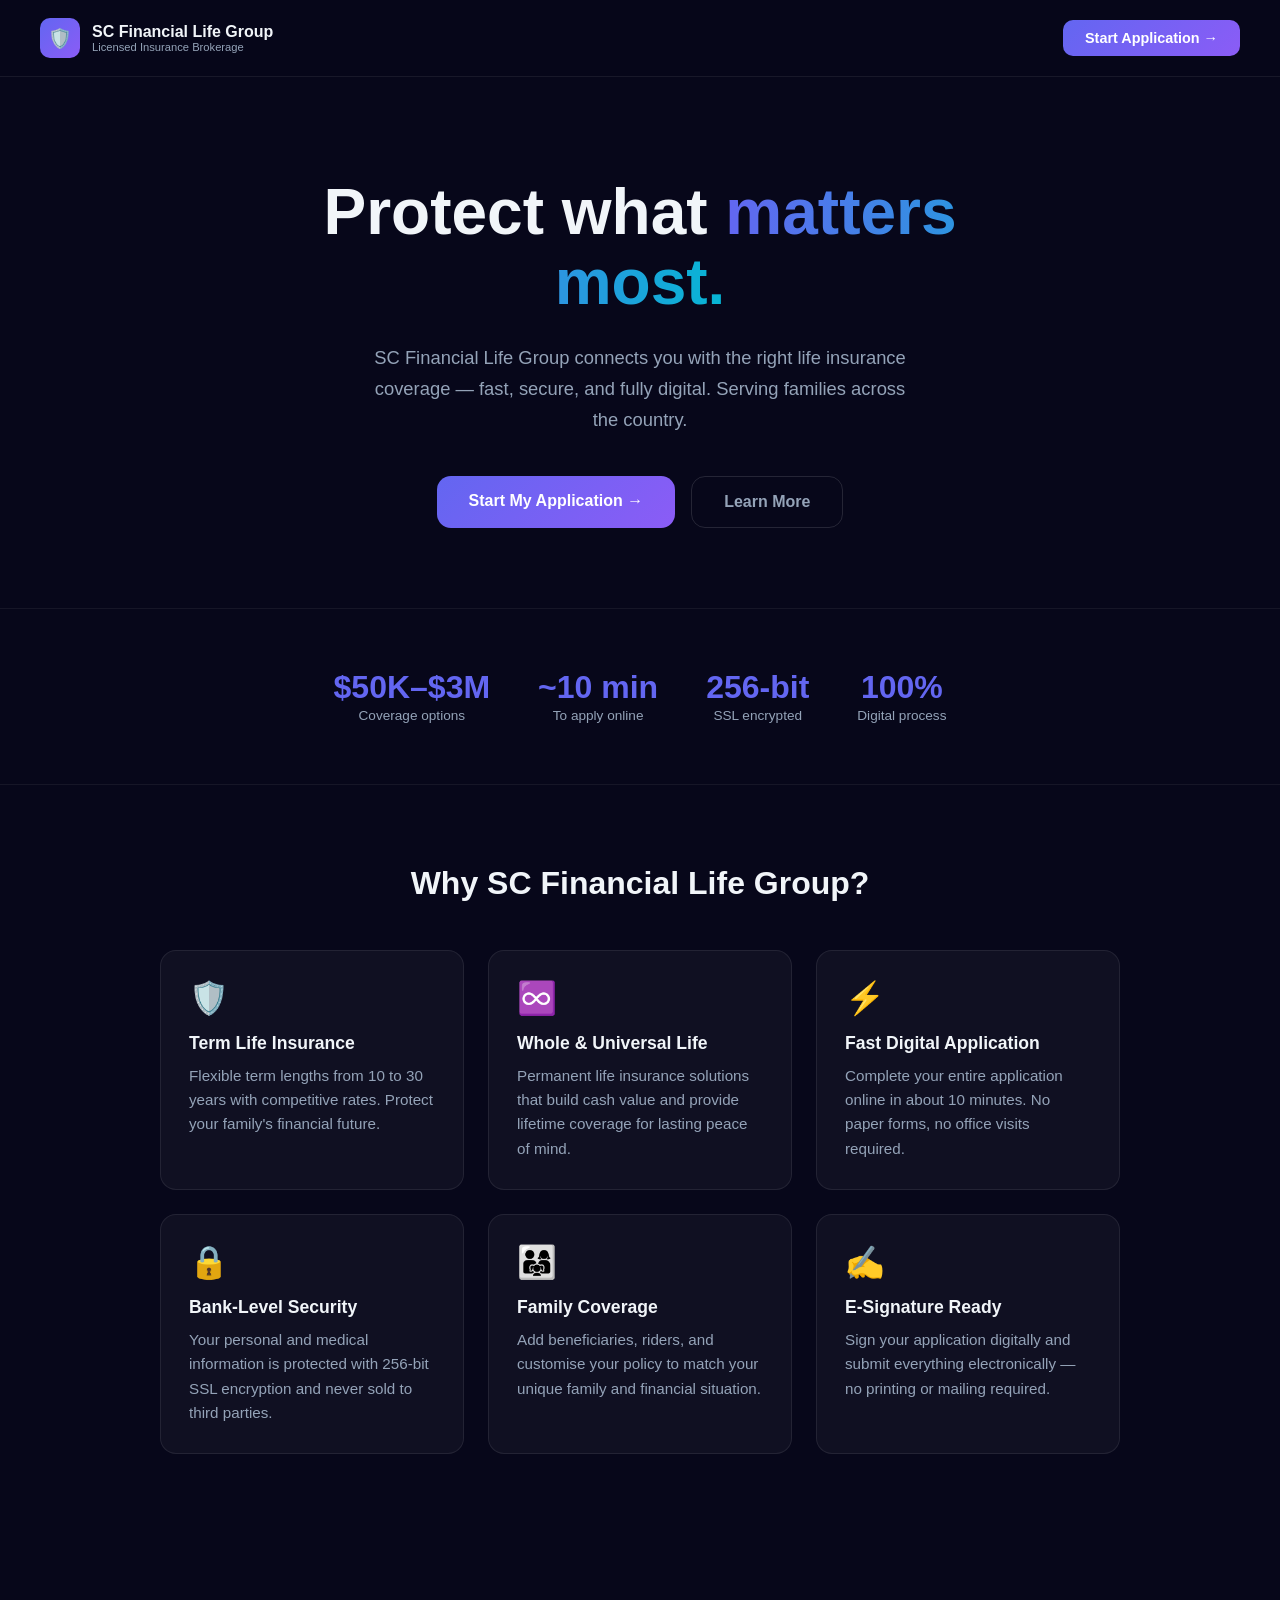
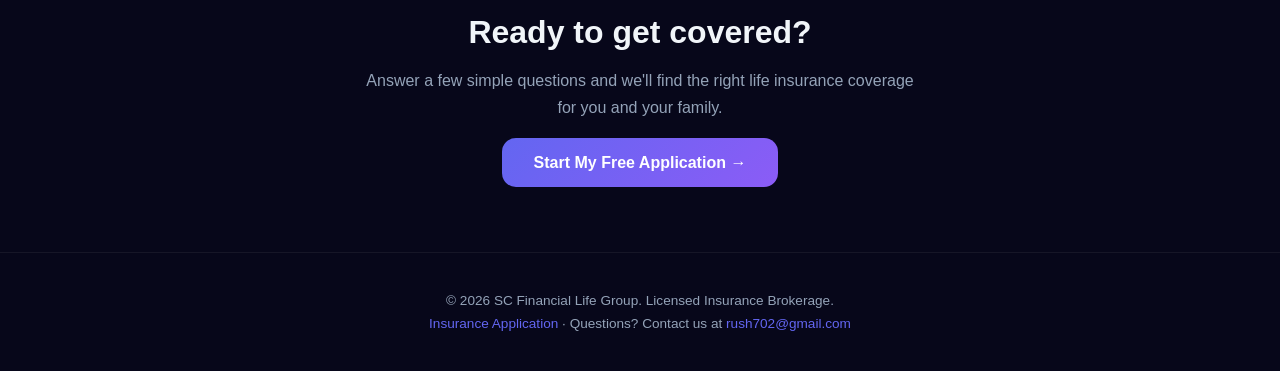
==== index.html @ b27b6579 "Add initial HTML structure for the website" ====
<!DOCTYPE html>
<html lang="en">
<head>
  <meta charset="UTF-8" />
  <meta name="viewport" content="width=device-width, initial-scale=1.0" />
  <title>SC Financial Life Group — Licensed Insurance Brokerage</title>
  <meta name="description" content="SC Financial Life Group offers life insurance solutions tailored to protect what matters most. Licensed Insurance Brokerage." />
  <style>
    *, *::before, *::after { box-sizing: border-box; margin: 0; padding: 0; }
    :root {
      --primary: #6366f1;
      --secondary: #8b5cf6;
      --cyan: #06b6d4;
      --bg: #07071a;
      --text: #f1f5f9;
      --text-muted: #94a3b8;
    }
    body {
      font-family: -apple-system, BlinkMacSystemFont, 'Segoe UI', sans-serif;
      background: var(--bg);
      color: var(--text);
      min-height: 100vh;
    }
    /* NAV */
    nav {
      display: flex;
      align-items: center;
      justify-content: space-between;
      padding: 18px 40px;
      border-bottom: 1px solid rgba(255,255,255,0.07);
      position: sticky;
      top: 0;
      background: rgba(7,7,26,0.9);
      backdrop-filter: blur(12px);
      z-index: 100;
    }
    .nav-brand {
      display: flex;
      align-items: center;
      gap: 12px;
      text-decoration: none;
    }
    .nav-logo {
      width: 40px;
      height: 40px;
      background: linear-gradient(135deg, var(--primary), var(--secondary));
      border-radius: 10px;
      display: flex;
      align-items: center;
      justify-content: center;
      font-size: 1.2rem;
    }
    .nav-name {
      font-weight: 700;
      font-size: 1rem;
      color: var(--text);
    }
    .nav-name span {
      display: block;
      font-size: 0.7rem;
      font-weight: 400;
      color: var(--text-muted);
    }
    .nav-cta {
      background: linear-gradient(135deg, var(--primary), var(--secondary));
      color: white;
      text-decoration: none;
      padding: 10px 22px;
      border-radius: 10px;
      font-weight: 600;
      font-size: 0.9rem;
      transition: opacity 0.2s;
    }
    .nav-cta:hover { opacity: 0.85; }
    /* HERO */
    .hero {
      text-align: center;
      padding: 100px 20px 80px;
      max-width: 800px;
      margin: 0 auto;
    }
    .hero h1 {
      font-size: clamp(2.2rem, 6vw, 4rem);
      font-weight: 800;
      line-height: 1.1;
      margin-bottom: 24px;
    }
    .hero h1 span {
      background: linear-gradient(90deg, var(--primary), var(--cyan));
      -webkit-background-clip: text;
      -webkit-text-fill-color: transparent;
      background-clip: text;
    }
    .hero p {
      font-size: 1.15rem;
      color: var(--text-muted);
      max-width: 560px;
      margin: 0 auto 40px;
      line-height: 1.7;
    }
    .hero-actions {
      display: flex;
      gap: 16px;
      justify-content: center;
      flex-wrap: wrap;
    }
    .btn-primary {
      background: linear-gradient(135deg, var(--primary), var(--secondary));
      color: white;
      text-decoration: none;
      padding: 16px 32px;
      border-radius: 14px;
      font-weight: 700;
      font-size: 1rem;
      transition: transform 0.2s, box-shadow 0.2s;
    }
    .btn-primary:hover { transform: translateY(-2px); box-shadow: 0 12px 32px rgba(99,102,241,0.4); }
    .btn-secondary {
      color: var(--text-muted);
      text-decoration: none;
      padding: 16px 32px;
      border-radius: 14px;
      font-weight: 600;
      font-size: 1rem;
      border: 1px solid rgba(255,255,255,0.12);
      transition: border-color 0.2s;
    }
    .btn-secondary:hover { border-color: rgba(255,255,255,0.3); color: var(--text); }
    /* STATS */
    .stats {
      display: flex;
      justify-content: center;
      gap: 48px;
      flex-wrap: wrap;
      padding: 60px 20px;
      border-top: 1px solid rgba(255,255,255,0.06);
      border-bottom: 1px solid rgba(255,255,255,0.06);
    }
    .stat { text-align: center; }
    .stat-num { display: block; font-size: 2rem; font-weight: 800; color: var(--primary); }
    .stat-label { font-size: 0.85rem; color: var(--text-muted); margin-top: 4px; }
    /* FEATURES */
    .features {
      max-width: 1000px;
      margin: 80px auto;
      padding: 0 20px;
    }
    .features h2 {
      text-align: center;
      font-size: 2rem;
      font-weight: 700;
      margin-bottom: 48px;
    }
    .features-grid {
      display: grid;
      grid-template-columns: repeat(auto-fit, minmax(280px, 1fr));
      gap: 24px;
    }
    .feature-card {
      background: rgba(255,255,255,0.04);
      border: 1px solid rgba(255,255,255,0.08);
      border-radius: 16px;
      padding: 28px;
    }
    .feature-icon { font-size: 2rem; margin-bottom: 16px; }
    .feature-card h3 { font-size: 1.1rem; font-weight: 700; margin-bottom: 10px; }
    .feature-card p { color: var(--text-muted); line-height: 1.6; font-size: 0.95rem; }
    /* CTA SECTION */
    .cta-section {
      text-align: center;
      padding: 80px 20px;
      max-width: 600px;
      margin: 0 auto;
    }
    .cta-section h2 { font-size: 2rem; font-weight: 700; margin-bottom: 16px; }
    .cta-section p { color: var(--text-muted); margin-bottom: 32px; line-height: 1.7; }
    /* FOOTER */
    footer {
      text-align: center;
      padding: 40px 20px;
      border-top: 1px solid rgba(255,255,255,0.06);
      color: var(--text-muted);
      font-size: 0.85rem;
    }
    footer a { color: var(--primary); text-decoration: none; }
  </style>
</head>
<body>

  <nav>
    <a href="#" class="nav-brand">
      <div class="nav-logo">🛡️</div>
      <div class="nav-name">
        SC Financial Life Group
        <span>Licensed Insurance Brokerage</span>
      </div>
    </a>
    <a href="https://rush702.github.io/SC-Financial-Life-Group/" class="nav-cta">Start Application →</a>
  </nav>

  <section class="hero">
    <h1>Protect what <span>matters most.</span></h1>
    <p>SC Financial Life Group connects you with the right life insurance coverage — fast, secure, and fully digital. Serving families across the country.</p>
    <div class="hero-actions">
      <a href="https://rush702.github.io/SC-Financial-Life-Group/" class="btn-primary">Start My Application →</a>
      <a href="#features" class="btn-secondary">Learn More</a>
    </div>
  </section>

  <section class="stats">
    <div class="stat">
      <span class="stat-num">$50K–$3M</span>
      <span class="stat-label">Coverage options</span>
    </div>
    <div class="stat">
      <span class="stat-num">~10 min</span>
      <span class="stat-label">To apply online</span>
    </div>
    <div class="stat">
      <span class="stat-num">256-bit</span>
      <span class="stat-label">SSL encrypted</span>
    </div>
    <div class="stat">
      <span class="stat-num">100%</span>
      <span class="stat-label">Digital process</span>
    </div>
  </section>

  <section class="features" id="features">
    <h2>Why SC Financial Life Group?</h2>
    <div class="features-grid">
      <div class="feature-card">
        <div class="feature-icon">🛡️</div>
        <h3>Term Life Insurance</h3>
        <p>Flexible term lengths from 10 to 30 years with competitive rates. Protect your family's financial future.</p>
      </div>
      <div class="feature-card">
        <div class="feature-icon">♾️</div>
        <h3>Whole &amp; Universal Life</h3>
        <p>Permanent life insurance solutions that build cash value and provide lifetime coverage for lasting peace of mind.</p>
      </div>
      <div class="feature-card">
        <div class="feature-icon">⚡</div>
        <h3>Fast Digital Application</h3>
        <p>Complete your entire application online in about 10 minutes. No paper forms, no office visits required.</p>
      </div>
      <div class="feature-card">
        <div class="feature-icon">🔒</div>
        <h3>Bank-Level Security</h3>
        <p>Your personal and medical information is protected with 256-bit SSL encryption and never sold to third parties.</p>
      </div>
      <div class="feature-card">
        <div class="feature-icon">👨‍👩‍👧</div>
        <h3>Family Coverage</h3>
        <p>Add beneficiaries, riders, and customise your policy to match your unique family and financial situation.</p>
      </div>
      <div class="feature-card">
        <div class="feature-icon">✍️</div>
        <h3>E-Signature Ready</h3>
        <p>Sign your application digitally and submit everything electronically — no printing or mailing required.</p>
      </div>
    </div>
  </section>

  <section class="cta-section">
    <h2>Ready to get covered?</h2>
    <p>Answer a few simple questions and we'll find the right life insurance coverage for you and your family.</p>
    <a href="https://rush702.github.io/SC-Financial-Life-Group/" class="btn-primary">Start My Free Application →</a>
  </section>

  <footer>
    <p>© 2026 SC Financial Life Group. Licensed Insurance Brokerage.</p>
    <p style="margin-top:8px">
      <a href="https://rush702.github.io/SC-Financial-Life-Group/">Insurance Application</a> ·
      Questions? Contact us at <a href="mailto:rush702@gmail.com">rush702@gmail.com</a>
    </p>
  </footer>

</body>
</html>
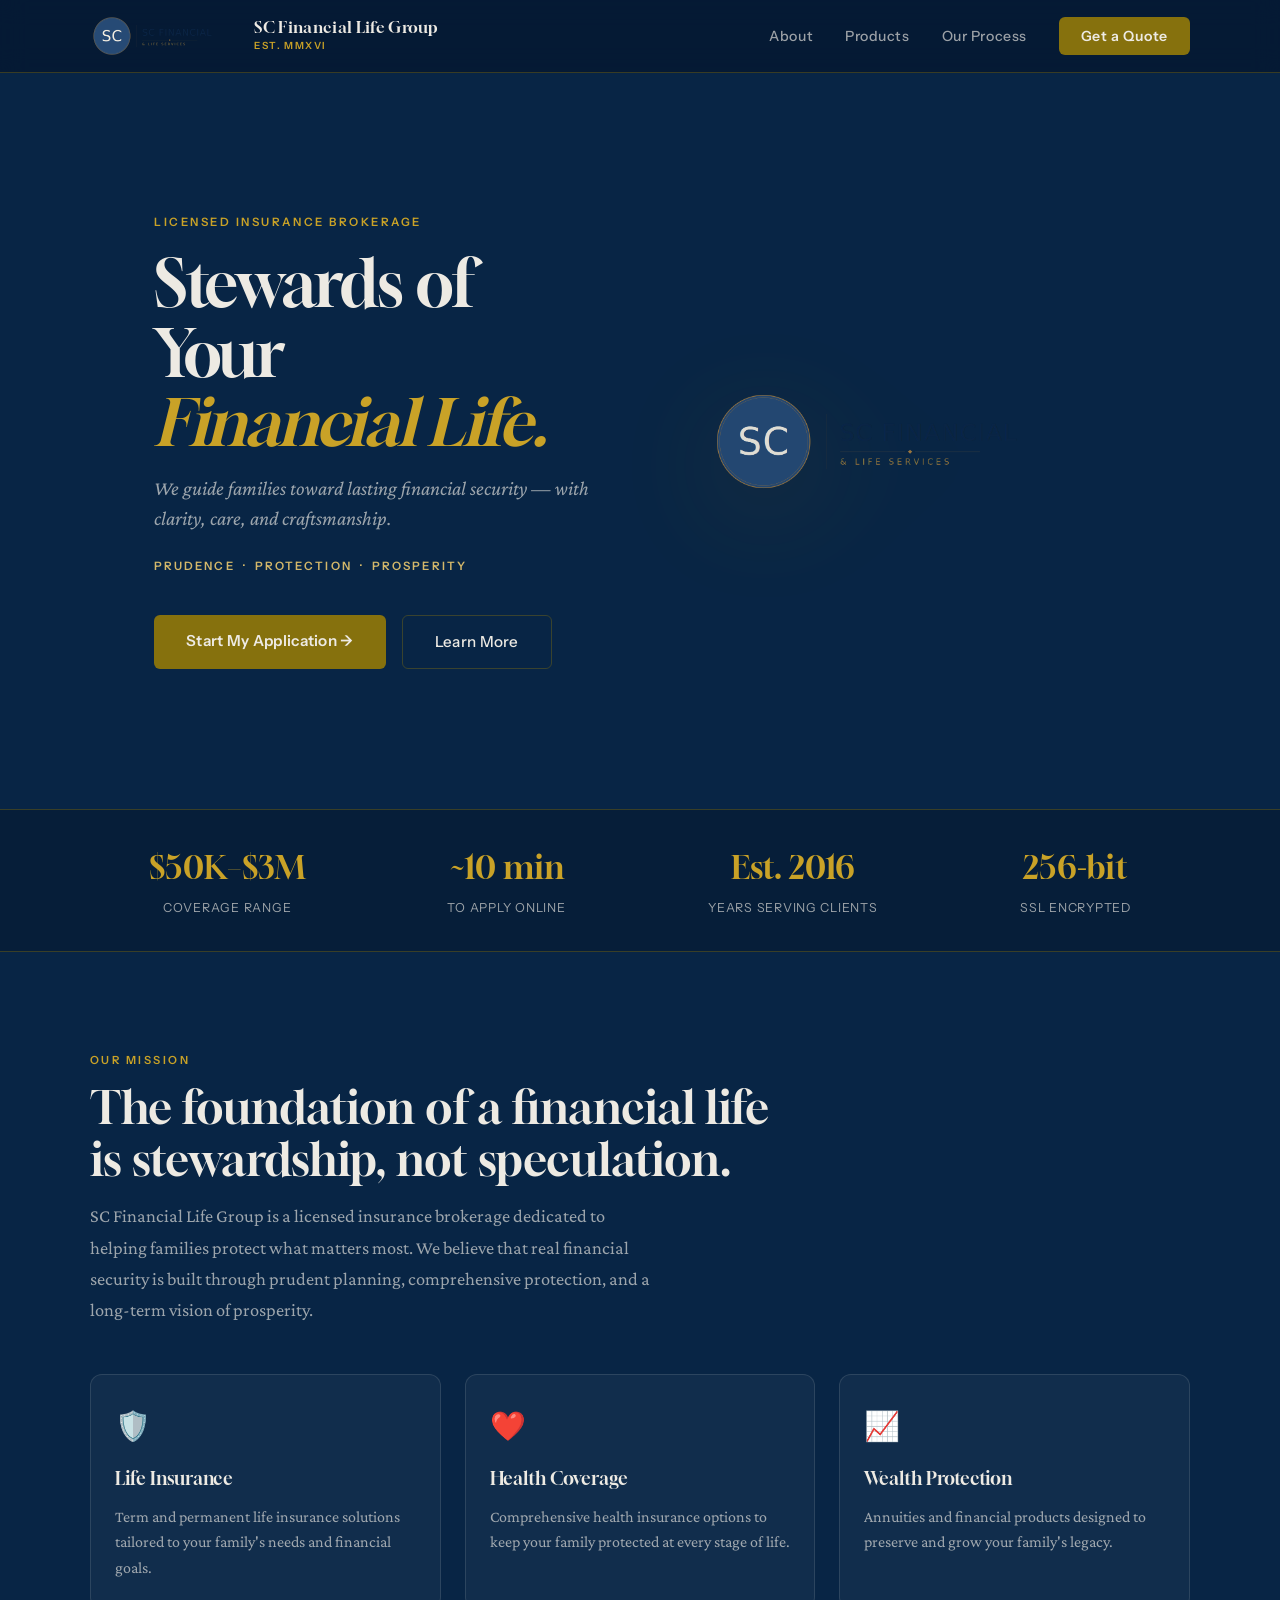
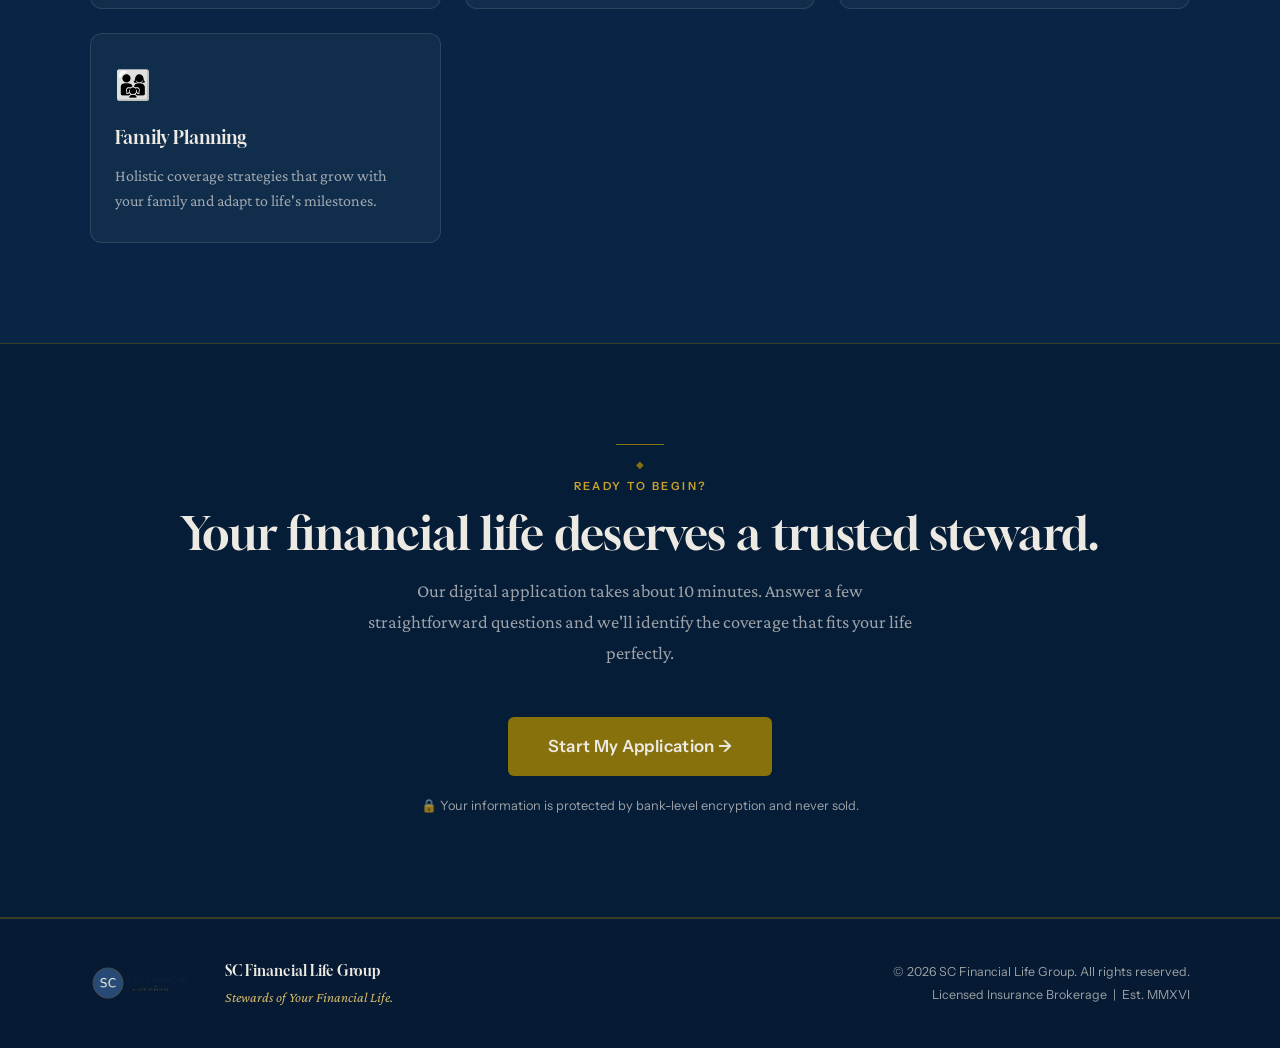
==== commit 8f9993bb: "Redesign website with full SC Financial Life Group brand identity" ====
--- a/index.html
+++ b/index.html
@@ -3,154 +3,263 @@
 <head>
   <meta charset="UTF-8" />
   <meta name="viewport" content="width=device-width, initial-scale=1.0" />
-  <title>SC Financial Life Group — Licensed Insurance Brokerage</title>
-  <meta name="description" content="SC Financial Life Group offers life insurance solutions tailored to protect what matters most. Licensed Insurance Brokerage." />
+  <title>SC Financial Life Group — Stewards of Your Financial Life</title>
+  <meta name="description" content="SC Financial Life Group — Licensed insurance brokerage. Prudence. Protection. Prosperity." />
+  <link rel="icon" href="logo.png" type="image/png" />
+  <link rel="preconnect" href="https://fonts.googleapis.com" />
+  <link rel="preconnect" href="https://fonts.gstatic.com" crossorigin />
+  <link href="https://fonts.googleapis.com/css2?family=Gloock&family=Crimson+Pro:ital,wght@0,400;0,600;1,400&family=Instrument+Sans:wght@400;500;600;700&display=swap" rel="stylesheet" />
   <style>
     *, *::before, *::after { box-sizing: border-box; margin: 0; padding: 0; }
+
     :root {
-      --primary: #6366f1;
-      --secondary: #8b5cf6;
-      --cyan: #06b6d4;
-      --bg: #07071a;
-      --text: #f1f5f9;
-      --text-muted: #94a3b8;
-    }
+      --midnight: #082545;
+      --midnight-deep: #061a33;
+      --gold: #86710D;
+      --gold-light: #c9a227;
+      --gold-pale: #d4b86a;
+      --parchment: #EDEAE3;
+      --text: #EDEAE3;
+      --text-muted: rgba(237,234,227,0.65);
+      --border: rgba(237,234,227,0.12);
+      --border-gold: rgba(134,113,13,0.4);
+    }
+
+    html { scroll-behavior: smooth; }
+
     body {
-      font-family: -apple-system, BlinkMacSystemFont, 'Segoe UI', sans-serif;
-      background: var(--bg);
+      font-family: 'Instrument Sans', -apple-system, sans-serif;
+      background-color: var(--midnight);
       color: var(--text);
-      min-height: 100vh;
-    }
-    /* NAV */
+      line-height: 1.6;
+      overflow-x: hidden;
+    }
+
+    /* ── NAV ── */
     nav {
-      display: flex;
-      align-items: center;
-      justify-content: space-between;
-      padding: 18px 40px;
-      border-bottom: 1px solid rgba(255,255,255,0.07);
       position: sticky;
       top: 0;
-      background: rgba(7,7,26,0.9);
+      z-index: 100;
+      background: rgba(6,26,51,0.92);
       backdrop-filter: blur(12px);
-      z-index: 100;
+      border-bottom: 1px solid var(--border-gold);
+      padding: 0 clamp(20px, 5vw, 80px);
+    }
+    .nav-inner {
+      max-width: 1100px;
+      margin: 0 auto;
+      display: flex;
+      align-items: center;
+      justify-content: space-between;
+      height: 72px;
     }
     .nav-brand {
       display: flex;
       align-items: center;
-      gap: 12px;
+      gap: 14px;
       text-decoration: none;
     }
     .nav-logo {
-      width: 40px;
-      height: 40px;
-      background: linear-gradient(135deg, var(--primary), var(--secondary));
-      border-radius: 10px;
+      height: 44px;
+      width: auto;
+    }
+    .nav-brand-text {
+      display: flex;
+      flex-direction: column;
+    }
+    .nav-brand-name {
+      font-family: 'Gloock', Georgia, serif;
+      font-size: 1rem;
+      font-weight: 400;
+      color: var(--parchment);
+      line-height: 1.2;
+      letter-spacing: 0.02em;
+    }
+    .nav-brand-sub {
+      font-size: 0.62rem;
+      font-weight: 600;
+      color: var(--gold-light);
+      letter-spacing: 0.14em;
+      text-transform: uppercase;
+    }
+    .nav-links {
+      display: flex;
+      align-items: center;
+      gap: 32px;
+      list-style: none;
+    }
+    .nav-links a {
+      color: var(--text-muted);
+      text-decoration: none;
+      font-size: 0.88rem;
+      font-weight: 500;
+      letter-spacing: 0.04em;
+      transition: color 0.2s;
+    }
+    .nav-links a:hover { color: var(--parchment); }
+    .nav-cta {
+      background: var(--gold);
+      color: var(--parchment) !important;
+      padding: 10px 22px;
+      border-radius: 6px;
+      font-weight: 600 !important;
+      transition: background 0.2s !important;
+    }
+    .nav-cta:hover { background: var(--gold-light) !important; color: var(--midnight) !important; }
+
+    /* ── HERO ── */
+    .hero {
+      padding: clamp(80px, 12vw, 140px) clamp(20px, 5vw, 80px);
+      max-width: 1100px;
+      margin: 0 auto;
+      display: grid;
+      grid-template-columns: 1fr 1fr;
+      gap: 60px;
+      align-items: center;
+    }
+    .hero-eyebrow {
+      font-size: 0.72rem;
+      font-weight: 600;
+      color: var(--gold-light);
+      letter-spacing: 0.22em;
+      text-transform: uppercase;
+      margin-bottom: 18px;
+    }
+    .hero h1 {
+      font-family: 'Gloock', Georgia, serif;
+      font-size: clamp(2.6rem, 5vw, 4.2rem);
+      font-weight: 400;
+      line-height: 1.08;
+      letter-spacing: -0.02em;
+      color: var(--parchment);
+      margin-bottom: 16px;
+    }
+    .hero h1 em {
+      font-style: italic;
+      color: var(--gold-light);
+    }
+    .hero-tagline {
+      font-family: 'Crimson Pro', Georgia, serif;
+      font-size: 1.25rem;
+      font-style: italic;
+      color: var(--text-muted);
+      margin-bottom: 24px;
+      line-height: 1.5;
+    }
+    .hero-pillars {
+      font-size: 0.72rem;
+      font-weight: 600;
+      color: var(--gold-pale);
+      letter-spacing: 0.18em;
+      text-transform: uppercase;
+      margin-bottom: 40px;
+    }
+    .hero-actions {
+      display: flex;
+      gap: 16px;
+      flex-wrap: wrap;
+    }
+    .btn-primary {
+      display: inline-block;
+      background: var(--gold);
+      color: var(--parchment);
+      padding: 14px 32px;
+      border-radius: 6px;
+      font-weight: 600;
+      font-size: 0.95rem;
+      text-decoration: none;
+      letter-spacing: 0.02em;
+      transition: background 0.2s, transform 0.15s;
+    }
+    .btn-primary:hover { background: var(--gold-light); color: var(--midnight); transform: translateY(-1px); }
+    .btn-secondary {
+      display: inline-block;
+      border: 1px solid var(--border-gold);
+      color: var(--parchment);
+      padding: 14px 32px;
+      border-radius: 6px;
+      font-weight: 500;
+      font-size: 0.95rem;
+      text-decoration: none;
+      letter-spacing: 0.02em;
+      transition: border-color 0.2s, background 0.2s;
+    }
+    .btn-secondary:hover { border-color: var(--gold-light); background: rgba(134,113,13,0.12); }
+
+    .hero-seal {
       display: flex;
       align-items: center;
       justify-content: center;
-      font-size: 1.2rem;
-    }
-    .nav-name {
-      font-weight: 700;
-      font-size: 1rem;
-      color: var(--text);
-    }
-    .nav-name span {
+    }
+    .hero-seal img {
+      width: min(380px, 100%);
+      opacity: 0.92;
+      filter: drop-shadow(0 24px 60px rgba(134,113,13,0.2));
+    }
+
+    /* ── STATS ── */
+    .stats-bar {
+      background: rgba(6,26,51,0.6);
+      border-top: 1px solid var(--border-gold);
+      border-bottom: 1px solid var(--border-gold);
+      padding: 32px clamp(20px, 5vw, 80px);
+    }
+    .stats-inner {
+      max-width: 1100px;
+      margin: 0 auto;
+      display: flex;
+      justify-content: space-around;
+      flex-wrap: wrap;
+      gap: 24px;
+    }
+    .stat-item { text-align: center; }
+    .stat-num {
+      font-family: 'Gloock', Georgia, serif;
+      font-size: 2rem;
+      color: var(--gold-light);
       display: block;
+    }
+    .stat-label {
+      font-size: 0.78rem;
+      color: var(--text-muted);
+      letter-spacing: 0.06em;
+      text-transform: uppercase;
+    }
+
+    /* ── SECTION ── */
+    section {
+      padding: clamp(60px, 8vw, 100px) clamp(20px, 5vw, 80px);
+    }
+    .section-inner {
+      max-width: 1100px;
+      margin: 0 auto;
+    }
+    .section-eyebrow {
       font-size: 0.7rem;
+      font-weight: 600;
+      color: var(--gold-light);
+      letter-spacing: 0.22em;
+      text-transform: uppercase;
+      margin-bottom: 12px;
+    }
+    .section-title {
+      font-family: 'Gloock', Georgia, serif;
+      font-size: clamp(1.8rem, 3.5vw, 2.8rem);
       font-weight: 400;
-      color: var(--text-muted);
-    }
-    .nav-cta {
-      background: linear-gradient(135deg, var(--primary), var(--secondary));
-      color: white;
-      text-decoration: none;
-      padding: 10px 22px;
-      border-radius: 10px;
-      font-weight: 600;
-      font-size: 0.9rem;
-      transition: opacity 0.2s;
-    }
-    .nav-cta:hover { opacity: 0.85; }
-    /* HERO */
-    .hero {
-      text-align: center;
-      padding: 100px 20px 80px;
-      max-width: 800px;
-      margin: 0 auto;
-    }
-    .hero h1 {
-      font-size: clamp(2.2rem, 6vw, 4rem);
-      font-weight: 800;
-      line-height: 1.1;
-      margin-bottom: 24px;
-    }
-    .hero h1 span {
-      background: linear-gradient(90deg, var(--primary), var(--cyan));
-      -webkit-background-clip: text;
-      -webkit-text-fill-color: transparent;
-      background-clip: text;
-    }
-    .hero p {
+      color: var(--parchment);
+      margin-bottom: 16px;
+      line-height: 1.15;
+    }
+    .section-body {
+      font-family: 'Crimson Pro', Georgia, serif;
       font-size: 1.15rem;
       color: var(--text-muted);
       max-width: 560px;
-      margin: 0 auto 40px;
       line-height: 1.7;
-    }
-    .hero-actions {
-      display: flex;
-      gap: 16px;
-      justify-content: center;
-      flex-wrap: wrap;
-    }
-    .btn-primary {
-      background: linear-gradient(135deg, var(--primary), var(--secondary));
-      color: white;
-      text-decoration: none;
-      padding: 16px 32px;
-      border-radius: 14px;
-      font-weight: 700;
-      font-size: 1rem;
-      transition: transform 0.2s, box-shadow 0.2s;
-    }
-    .btn-primary:hover { transform: translateY(-2px); box-shadow: 0 12px 32px rgba(99,102,241,0.4); }
-    .btn-secondary {
-      color: var(--text-muted);
-      text-decoration: none;
-      padding: 16px 32px;
-      border-radius: 14px;
-      font-weight: 600;
-      font-size: 1rem;
-      border: 1px solid rgba(255,255,255,0.12);
-      transition: border-color 0.2s;
-    }
-    .btn-secondary:hover { border-color: rgba(255,255,255,0.3); color: var(--text); }
-    /* STATS */
-    .stats {
-      display: flex;
-      justify-content: center;
-      gap: 48px;
-      flex-wrap: wrap;
-      padding: 60px 20px;
-      border-top: 1px solid rgba(255,255,255,0.06);
-      border-bottom: 1px solid rgba(255,255,255,0.06);
-    }
-    .stat { text-align: center; }
-    .stat-num { display: block; font-size: 2rem; font-weight: 800; color: var(--primary); }
-    .stat-label { font-size: 0.85rem; color: var(--text-muted); margin-top: 4px; }
-    /* FEATURES */
-    .features {
-      max-width: 1000px;
-      margin: 80px auto;
-      padding: 0 20px;
-    }
-    .features h2 {
-      text-align: center;
-      font-size: 2rem;
-      font-weight: 700;
       margin-bottom: 48px;
     }
+
+    /* ── FEATURES GRID ── */
     .features-grid {
       display: grid;
       grid-template-columns: repeat(auto-fit, minmax(280px, 1fr));
@@ -158,122 +267,224 @@
     }
     .feature-card {
       background: rgba(255,255,255,0.04);
-      border: 1px solid rgba(255,255,255,0.08);
-      border-radius: 16px;
-      padding: 28px;
-    }
-    .feature-icon { font-size: 2rem; margin-bottom: 16px; }
-    .feature-card h3 { font-size: 1.1rem; font-weight: 700; margin-bottom: 10px; }
-    .feature-card p { color: var(--text-muted); line-height: 1.6; font-size: 0.95rem; }
-    /* CTA SECTION */
+      border: 1px solid var(--border);
+      border-radius: 12px;
+      padding: 28px 24px;
+      transition: border-color 0.2s, background 0.2s;
+    }
+    .feature-card:hover {
+      border-color: var(--border-gold);
+      background: rgba(134,113,13,0.06);
+    }
+    .feature-icon {
+      font-size: 1.8rem;
+      margin-bottom: 16px;
+    }
+    .feature-title {
+      font-family: 'Gloock', Georgia, serif;
+      font-size: 1.1rem;
+      font-weight: 400;
+      color: var(--parchment);
+      margin-bottom: 10px;
+    }
+    .feature-desc {
+      font-family: 'Crimson Pro', Georgia, serif;
+      font-size: 1rem;
+      color: var(--text-muted);
+      line-height: 1.6;
+    }
+
+    /* ── DIVIDER ── */
+    .gold-divider {
+      width: 48px;
+      height: 1px;
+      background: var(--gold);
+      margin: 0 auto 12px;
+    }
+    .diamond {
+      color: var(--gold);
+      font-size: 0.6rem;
+      display: block;
+      text-align: center;
+      margin: 6px auto;
+    }
+
+    /* ── CTA SECTION ── */
     .cta-section {
+      background: rgba(6,26,51,0.7);
+      border-top: 1px solid var(--border-gold);
+      border-bottom: 1px solid var(--border-gold);
       text-align: center;
-      padding: 80px 20px;
-      max-width: 600px;
+    }
+    .cta-section .section-body { margin-left: auto; margin-right: auto; }
+
+    /* ── FOOTER ── */
+    footer {
+      background: var(--midnight-deep);
+      border-top: 1px solid var(--border-gold);
+      padding: 40px clamp(20px, 5vw, 80px);
+    }
+    .footer-inner {
+      max-width: 1100px;
       margin: 0 auto;
-    }
-    .cta-section h2 { font-size: 2rem; font-weight: 700; margin-bottom: 16px; }
-    .cta-section p { color: var(--text-muted); margin-bottom: 32px; line-height: 1.7; }
-    /* FOOTER */
-    footer {
-      text-align: center;
-      padding: 40px 20px;
-      border-top: 1px solid rgba(255,255,255,0.06);
-      color: var(--text-muted);
-      font-size: 0.85rem;
-    }
-    footer a { color: var(--primary); text-decoration: none; }
+      display: flex;
+      align-items: center;
+      justify-content: space-between;
+      flex-wrap: wrap;
+      gap: 20px;
+    }
+    .footer-brand {
+      display: flex;
+      align-items: center;
+      gap: 12px;
+    }
+    .footer-logo { height: 36px; width: auto; }
+    .footer-brand-name {
+      font-family: 'Gloock', Georgia, serif;
+      font-size: 0.9rem;
+      color: var(--parchment);
+    }
+    .footer-right {
+      font-size: 0.78rem;
+      color: var(--text-muted);
+      text-align: right;
+    }
+    .footer-tagline {
+      font-family: 'Crimson Pro', Georgia, serif;
+      font-style: italic;
+      font-size: 0.88rem;
+      color: var(--gold-pale);
+      margin-top: 4px;
+    }
+
+    @media (max-width: 768px) {
+      .hero { grid-template-columns: 1fr; }
+      .hero-seal { display: none; }
+      .nav-links { display: none; }
+      .footer-inner { flex-direction: column; text-align: center; }
+      .footer-right { text-align: center; }
+    }
   </style>
 </head>
 <body>
 
+  <!-- NAV -->
   <nav>
-    <a href="#" class="nav-brand">
-      <div class="nav-logo">🛡️</div>
-      <div class="nav-name">
-        SC Financial Life Group
-        <span>Licensed Insurance Brokerage</span>
-      </div>
-    </a>
-    <a href="https://rush702.github.io/SC-Financial-Life-Group/" class="nav-cta">Start Application →</a>
+    <div class="nav-inner">
+      <a href="#" class="nav-brand">
+        <img src="logo.png" alt="SC Financial Life Group" class="nav-logo" />
+        <div class="nav-brand-text">
+          <span class="nav-brand-name">SC Financial Life Group</span>
+          <span class="nav-brand-sub">Est. MMXVI</span>
+        </div>
+      </a>
+      <ul class="nav-links">
+        <li><a href="#about">About</a></li>
+        <li><a href="#products">Products</a></li>
+        <li><a href="#process">Our Process</a></li>
+        <li><a href="https://rush702.github.io/SC-Financial-Life-Group/" class="nav-cta">Get a Quote</a></li>
+      </ul>
+    </div>
   </nav>
 
-  <section class="hero">
-    <h1>Protect what <span>matters most.</span></h1>
-    <p>SC Financial Life Group connects you with the right life insurance coverage — fast, secure, and fully digital. Serving families across the country.</p>
-    <div class="hero-actions">
-      <a href="https://rush702.github.io/SC-Financial-Life-Group/" class="btn-primary">Start My Application →</a>
-      <a href="#features" class="btn-secondary">Learn More</a>
+  <!-- HERO -->
+  <div class="hero">
+    <div class="hero-content">
+      <p class="hero-eyebrow">Licensed Insurance Brokerage</p>
+      <h1>Stewards of Your<br /><em>Financial Life.</em></h1>
+      <p class="hero-tagline">We guide families toward lasting financial security — with clarity, care, and craftsmanship.</p>
+      <p class="hero-pillars">Prudence &nbsp;·&nbsp; Protection &nbsp;·&nbsp; Prosperity</p>
+      <div class="hero-actions">
+        <a href="https://rush702.github.io/SC-Financial-Life-Group/" class="btn-primary">Start My Application →</a>
+        <a href="#about" class="btn-secondary">Learn More</a>
+      </div>
+    </div>
+    <div class="hero-seal">
+      <img src="logo.png" alt="SC Financial Life Group Seal" />
+    </div>
+  </div>
+
+  <!-- STATS -->
+  <div class="stats-bar">
+    <div class="stats-inner">
+      <div class="stat-item">
+        <span class="stat-num">$50K–$3M</span>
+        <span class="stat-label">Coverage Range</span>
+      </div>
+      <div class="stat-item">
+        <span class="stat-num">~10 min</span>
+        <span class="stat-label">To Apply Online</span>
+      </div>
+      <div class="stat-item">
+        <span class="stat-num">Est. 2016</span>
+        <span class="stat-label">Years Serving Clients</span>
+      </div>
+      <div class="stat-item">
+        <span class="stat-num">256-bit</span>
+        <span class="stat-label">SSL Encrypted</span>
+      </div>
+    </div>
+  </div>
+
+  <!-- ABOUT -->
+  <section id="about">
+    <div class="section-inner">
+      <p class="section-eyebrow">Our Mission</p>
+      <h2 class="section-title">The foundation of a financial life<br />is stewardship, not speculation.</h2>
+      <p class="section-body">SC Financial Life Group is a licensed insurance brokerage dedicated to helping families protect what matters most. We believe that real financial security is built through prudent planning, comprehensive protection, and a long-term vision of prosperity.</p>
+      <div class="features-grid">
+        <div class="feature-card">
+          <div class="feature-icon">🛡️</div>
+          <div class="feature-title">Life Insurance</div>
+          <p class="feature-desc">Term and permanent life insurance solutions tailored to your family's needs and financial goals.</p>
+        </div>
+        <div class="feature-card">
+          <div class="feature-icon">❤️</div>
+          <div class="feature-title">Health Coverage</div>
+          <p class="feature-desc">Comprehensive health insurance options to keep your family protected at every stage of life.</p>
+        </div>
+        <div class="feature-card">
+          <div class="feature-icon">📈</div>
+          <div class="feature-title">Wealth Protection</div>
+          <p class="feature-desc">Annuities and financial products designed to preserve and grow your family's legacy.</p>
+        </div>
+        <div class="feature-card">
+          <div class="feature-icon">👨‍👩‍👧</div>
+          <div class="feature-title">Family Planning</div>
+          <p class="feature-desc">Holistic coverage strategies that grow with your family and adapt to life's milestones.</p>
+        </div>
+      </div>
     </div>
   </section>
 
-  <section class="stats">
-    <div class="stat">
-      <span class="stat-num">$50K–$3M</span>
-      <span class="stat-label">Coverage options</span>
-    </div>
-    <div class="stat">
-      <span class="stat-num">~10 min</span>
-      <span class="stat-label">To apply online</span>
-    </div>
-    <div class="stat">
-      <span class="stat-num">256-bit</span>
-      <span class="stat-label">SSL encrypted</span>
-    </div>
-    <div class="stat">
-      <span class="stat-num">100%</span>
-      <span class="stat-label">Digital process</span>
+  <!-- CTA -->
+  <section class="cta-section" id="process">
+    <div class="section-inner" style="text-align:center">
+      <div class="gold-divider"></div>
+      <span class="diamond">◆</span>
+      <p class="section-eyebrow" style="text-align:center">Ready to Begin?</p>
+      <h2 class="section-title">Your financial life deserves a trusted steward.</h2>
+      <p class="section-body">Our digital application takes about 10 minutes. Answer a few straightforward questions and we'll identify the coverage that fits your life perfectly.</p>
+      <a href="https://rush702.github.io/SC-Financial-Life-Group/" class="btn-primary" style="font-size:1.05rem; padding:16px 40px;">Start My Application →</a>
+      <p style="margin-top:20px; font-size:0.8rem; color:var(--text-muted);">🔒 Your information is protected by bank-level encryption and never sold.</p>
     </div>
   </section>
 
-  <section class="features" id="features">
-    <h2>Why SC Financial Life Group?</h2>
-    <div class="features-grid">
-      <div class="feature-card">
-        <div class="feature-icon">🛡️</div>
-        <h3>Term Life Insurance</h3>
-        <p>Flexible term lengths from 10 to 30 years with competitive rates. Protect your family's financial future.</p>
-      </div>
-      <div class="feature-card">
-        <div class="feature-icon">♾️</div>
-        <h3>Whole &amp; Universal Life</h3>
-        <p>Permanent life insurance solutions that build cash value and provide lifetime coverage for lasting peace of mind.</p>
-      </div>
-      <div class="feature-card">
-        <div class="feature-icon">⚡</div>
-        <h3>Fast Digital Application</h3>
-        <p>Complete your entire application online in about 10 minutes. No paper forms, no office visits required.</p>
-      </div>
-      <div class="feature-card">
-        <div class="feature-icon">🔒</div>
-        <h3>Bank-Level Security</h3>
-        <p>Your personal and medical information is protected with 256-bit SSL encryption and never sold to third parties.</p>
-      </div>
-      <div class="feature-card">
-        <div class="feature-icon">👨‍👩‍👧</div>
-        <h3>Family Coverage</h3>
-        <p>Add beneficiaries, riders, and customise your policy to match your unique family and financial situation.</p>
-      </div>
-      <div class="feature-card">
-        <div class="feature-icon">✍️</div>
-        <h3>E-Signature Ready</h3>
-        <p>Sign your application digitally and submit everything electronically — no printing or mailing required.</p>
-      </div>
-    </div>
-  </section>
-
-  <section class="cta-section">
-    <h2>Ready to get covered?</h2>
-    <p>Answer a few simple questions and we'll find the right life insurance coverage for you and your family.</p>
-    <a href="https://rush702.github.io/SC-Financial-Life-Group/" class="btn-primary">Start My Free Application →</a>
-  </section>
-
+  <!-- FOOTER -->
   <footer>
-    <p>© 2026 SC Financial Life Group. Licensed Insurance Brokerage.</p>
-    <p style="margin-top:8px">
-      <a href="https://rush702.github.io/SC-Financial-Life-Group/">Insurance Application</a> ·
-      Questions? Contact us at <a href="mailto:rush702@gmail.com">rush702@gmail.com</a>
-    </p>
+    <div class="footer-inner">
+      <div class="footer-brand">
+        <img src="logo.png" alt="SC Financial Life Group" class="footer-logo" />
+        <div>
+          <div class="footer-brand-name">SC Financial Life Group</div>
+          <div class="footer-tagline">Stewards of Your Financial Life.</div>
+        </div>
+      </div>
+      <div class="footer-right">
+        <div>© 2026 SC Financial Life Group. All rights reserved.</div>
+        <div style="margin-top:4px;">Licensed Insurance Brokerage &nbsp;|&nbsp; Est. MMXVI</div>
+      </div>
+    </div>
   </footer>
 
 </body>
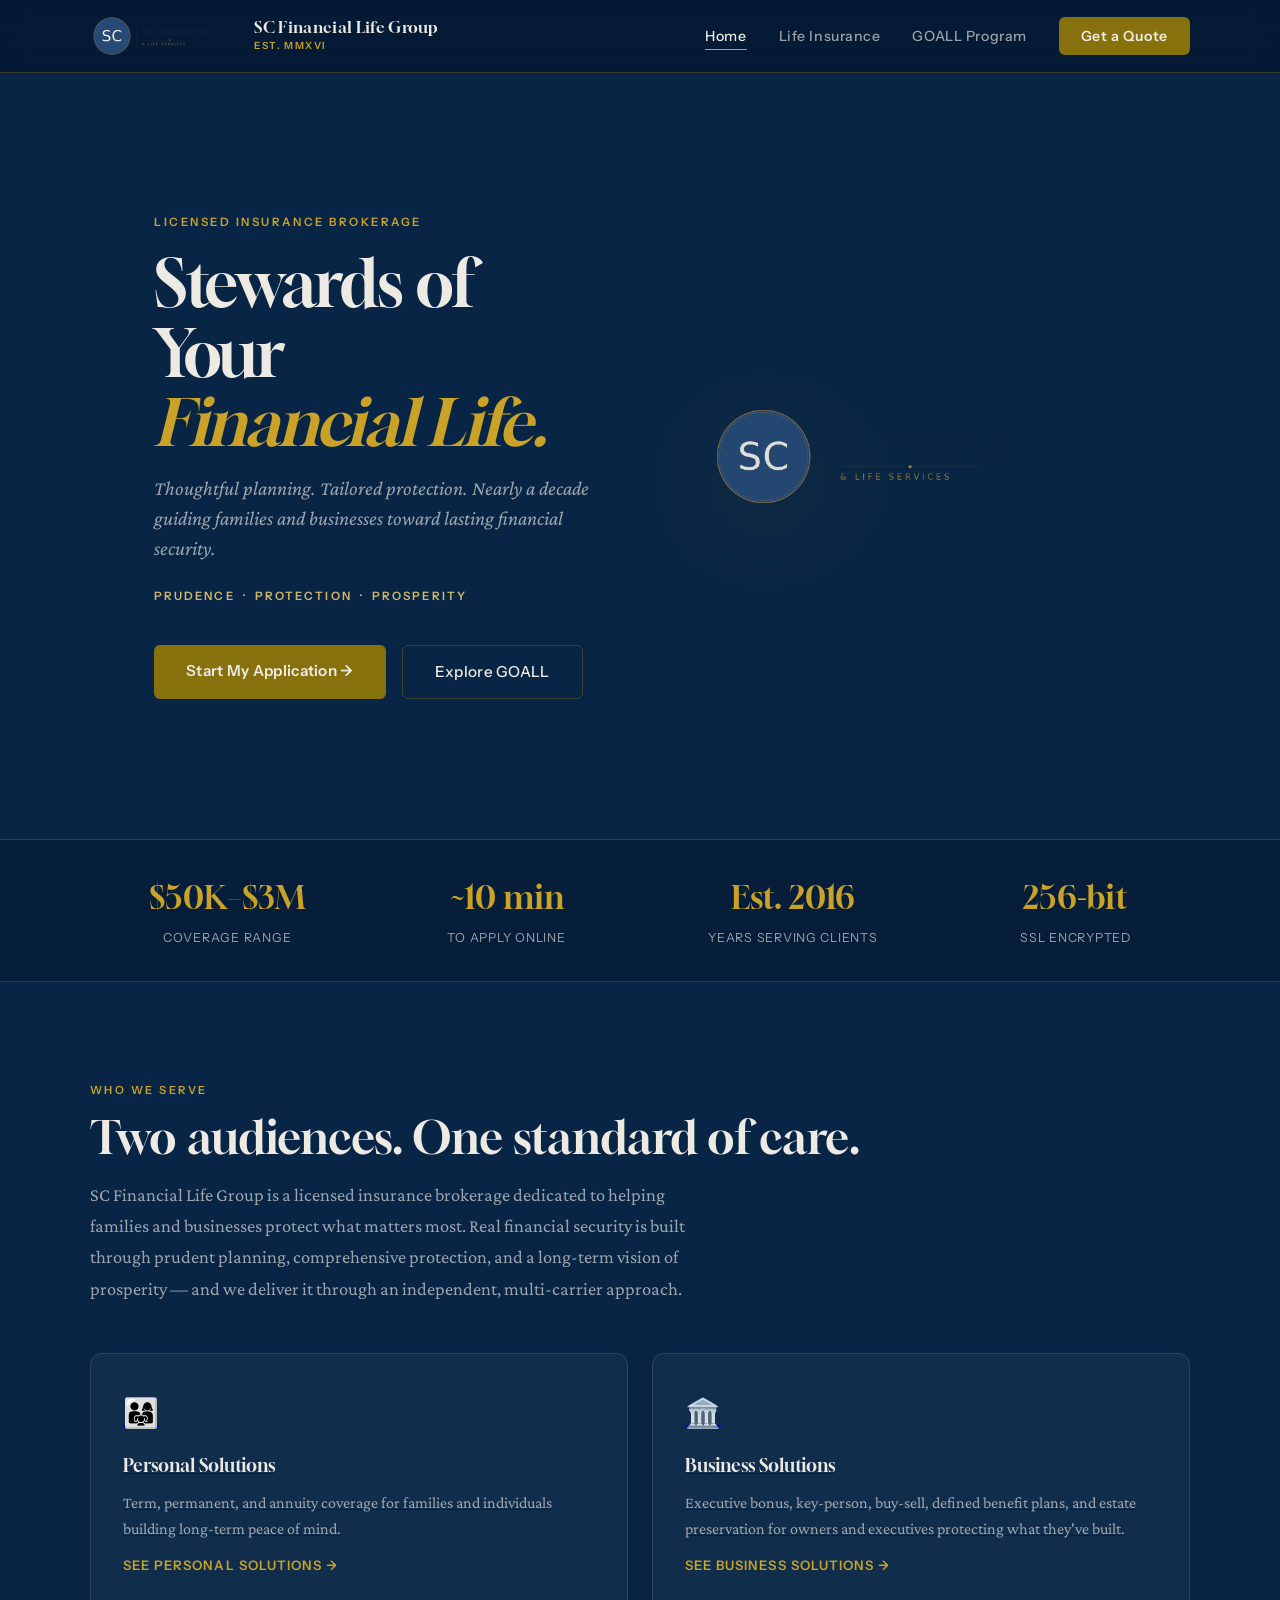
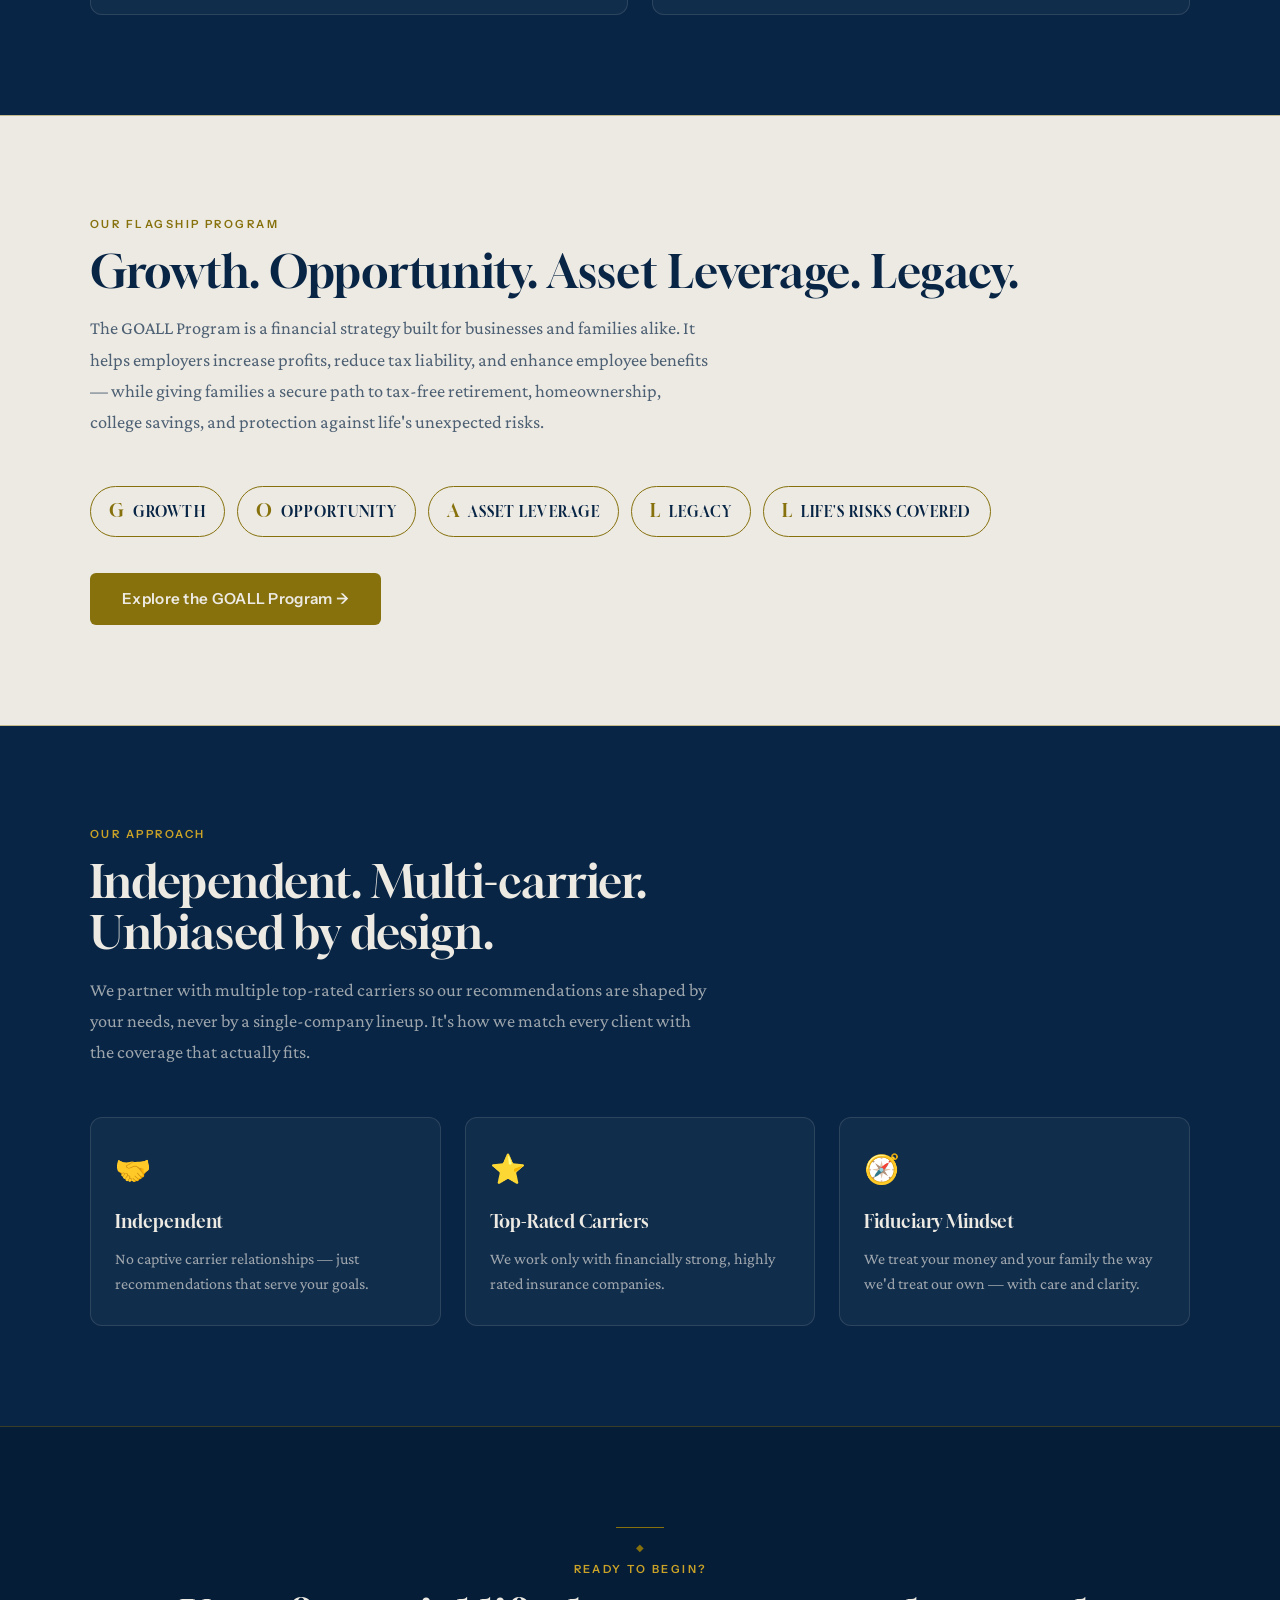
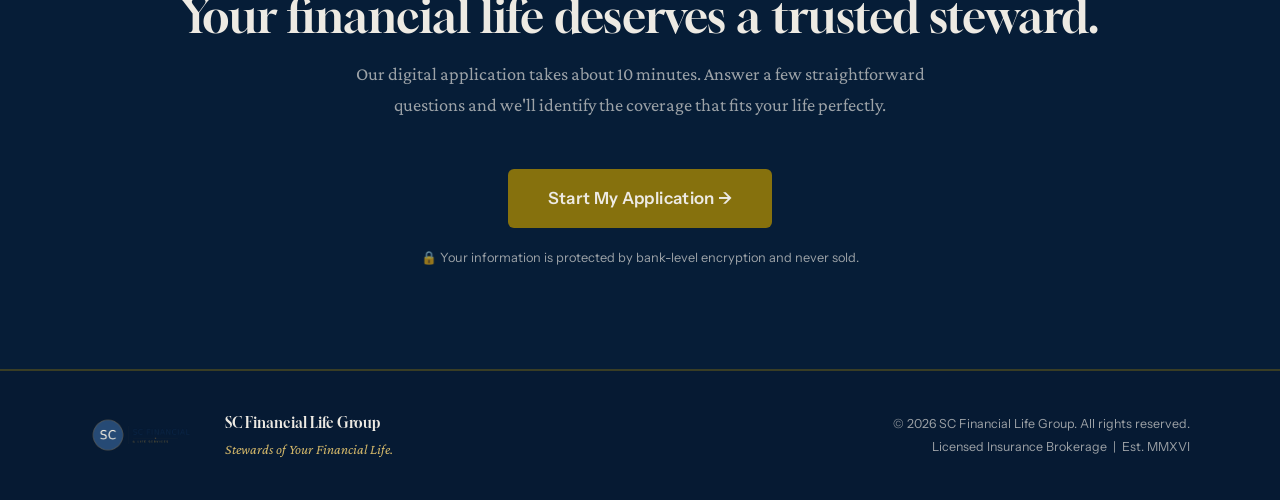
==== commit 709c57a5: "Restructure site with GOALL Program and jtrlife-inspired layout Split the single index page into thr" ====
--- a/index.html
+++ b/index.html
@@ -4,374 +4,19 @@
   <meta charset="UTF-8" />
   <meta name="viewport" content="width=device-width, initial-scale=1.0" />
   <title>SC Financial Life Group — Stewards of Your Financial Life</title>
-  <meta name="description" content="SC Financial Life Group — Licensed insurance brokerage. Prudence. Protection. Prosperity." />
+  <meta name="description" content="SC Financial Life Group — Licensed insurance brokerage. Thoughtful planning, tailored protection, and the GOALL Program for families and businesses." />
   <link rel="icon" href="logo.png" type="image/png" />
   <link rel="preconnect" href="https://fonts.googleapis.com" />
   <link rel="preconnect" href="https://fonts.gstatic.com" crossorigin />
   <link href="https://fonts.googleapis.com/css2?family=Gloock&family=Crimson+Pro:ital,wght@0,400;0,600;1,400&family=Instrument+Sans:wght@400;500;600;700&display=swap" rel="stylesheet" />
-  <style>
-    *, *::before, *::after { box-sizing: border-box; margin: 0; padding: 0; }
-
-    :root {
-      --midnight: #082545;
-      --midnight-deep: #061a33;
-      --gold: #86710D;
-      --gold-light: #c9a227;
-      --gold-pale: #d4b86a;
-      --parchment: #EDEAE3;
-      --text: #EDEAE3;
-      --text-muted: rgba(237,234,227,0.65);
-      --border: rgba(237,234,227,0.12);
-      --border-gold: rgba(134,113,13,0.4);
-    }
-
-    html { scroll-behavior: smooth; }
-
-    body {
-      font-family: 'Instrument Sans', -apple-system, sans-serif;
-      background-color: var(--midnight);
-      color: var(--text);
-      line-height: 1.6;
-      overflow-x: hidden;
-    }
-
-    /* ── NAV ── */
-    nav {
-      position: sticky;
-      top: 0;
-      z-index: 100;
-      background: rgba(6,26,51,0.92);
-      backdrop-filter: blur(12px);
-      border-bottom: 1px solid var(--border-gold);
-      padding: 0 clamp(20px, 5vw, 80px);
-    }
-    .nav-inner {
-      max-width: 1100px;
-      margin: 0 auto;
-      display: flex;
-      align-items: center;
-      justify-content: space-between;
-      height: 72px;
-    }
-    .nav-brand {
-      display: flex;
-      align-items: center;
-      gap: 14px;
-      text-decoration: none;
-    }
-    .nav-logo {
-      height: 44px;
-      width: auto;
-    }
-    .nav-brand-text {
-      display: flex;
-      flex-direction: column;
-    }
-    .nav-brand-name {
-      font-family: 'Gloock', Georgia, serif;
-      font-size: 1rem;
-      font-weight: 400;
-      color: var(--parchment);
-      line-height: 1.2;
-      letter-spacing: 0.02em;
-    }
-    .nav-brand-sub {
-      font-size: 0.62rem;
-      font-weight: 600;
-      color: var(--gold-light);
-      letter-spacing: 0.14em;
-      text-transform: uppercase;
-    }
-    .nav-links {
-      display: flex;
-      align-items: center;
-      gap: 32px;
-      list-style: none;
-    }
-    .nav-links a {
-      color: var(--text-muted);
-      text-decoration: none;
-      font-size: 0.88rem;
-      font-weight: 500;
-      letter-spacing: 0.04em;
-      transition: color 0.2s;
-    }
-    .nav-links a:hover { color: var(--parchment); }
-    .nav-cta {
-      background: var(--gold);
-      color: var(--parchment) !important;
-      padding: 10px 22px;
-      border-radius: 6px;
-      font-weight: 600 !important;
-      transition: background 0.2s !important;
-    }
-    .nav-cta:hover { background: var(--gold-light) !important; color: var(--midnight) !important; }
-
-    /* ── HERO ── */
-    .hero {
-      padding: clamp(80px, 12vw, 140px) clamp(20px, 5vw, 80px);
-      max-width: 1100px;
-      margin: 0 auto;
-      display: grid;
-      grid-template-columns: 1fr 1fr;
-      gap: 60px;
-      align-items: center;
-    }
-    .hero-eyebrow {
-      font-size: 0.72rem;
-      font-weight: 600;
-      color: var(--gold-light);
-      letter-spacing: 0.22em;
-      text-transform: uppercase;
-      margin-bottom: 18px;
-    }
-    .hero h1 {
-      font-family: 'Gloock', Georgia, serif;
-      font-size: clamp(2.6rem, 5vw, 4.2rem);
-      font-weight: 400;
-      line-height: 1.08;
-      letter-spacing: -0.02em;
-      color: var(--parchment);
-      margin-bottom: 16px;
-    }
-    .hero h1 em {
-      font-style: italic;
-      color: var(--gold-light);
-    }
-    .hero-tagline {
-      font-family: 'Crimson Pro', Georgia, serif;
-      font-size: 1.25rem;
-      font-style: italic;
-      color: var(--text-muted);
-      margin-bottom: 24px;
-      line-height: 1.5;
-    }
-    .hero-pillars {
-      font-size: 0.72rem;
-      font-weight: 600;
-      color: var(--gold-pale);
-      letter-spacing: 0.18em;
-      text-transform: uppercase;
-      margin-bottom: 40px;
-    }
-    .hero-actions {
-      display: flex;
-      gap: 16px;
-      flex-wrap: wrap;
-    }
-    .btn-primary {
-      display: inline-block;
-      background: var(--gold);
-      color: var(--parchment);
-      padding: 14px 32px;
-      border-radius: 6px;
-      font-weight: 600;
-      font-size: 0.95rem;
-      text-decoration: none;
-      letter-spacing: 0.02em;
-      transition: background 0.2s, transform 0.15s;
-    }
-    .btn-primary:hover { background: var(--gold-light); color: var(--midnight); transform: translateY(-1px); }
-    .btn-secondary {
-      display: inline-block;
-      border: 1px solid var(--border-gold);
-      color: var(--parchment);
-      padding: 14px 32px;
-      border-radius: 6px;
-      font-weight: 500;
-      font-size: 0.95rem;
-      text-decoration: none;
-      letter-spacing: 0.02em;
-      transition: border-color 0.2s, background 0.2s;
-    }
-    .btn-secondary:hover { border-color: var(--gold-light); background: rgba(134,113,13,0.12); }
-
-    .hero-seal {
-      display: flex;
-      align-items: center;
-      justify-content: center;
-    }
-    .hero-seal img {
-      width: min(380px, 100%);
-      opacity: 0.92;
-      filter: drop-shadow(0 24px 60px rgba(134,113,13,0.2));
-    }
-
-    /* ── STATS ── */
-    .stats-bar {
-      background: rgba(6,26,51,0.6);
-      border-top: 1px solid var(--border-gold);
-      border-bottom: 1px solid var(--border-gold);
-      padding: 32px clamp(20px, 5vw, 80px);
-    }
-    .stats-inner {
-      max-width: 1100px;
-      margin: 0 auto;
-      display: flex;
-      justify-content: space-around;
-      flex-wrap: wrap;
-      gap: 24px;
-    }
-    .stat-item { text-align: center; }
-    .stat-num {
-      font-family: 'Gloock', Georgia, serif;
-      font-size: 2rem;
-      color: var(--gold-light);
-      display: block;
-    }
-    .stat-label {
-      font-size: 0.78rem;
-      color: var(--text-muted);
-      letter-spacing: 0.06em;
-      text-transform: uppercase;
-    }
-
-    /* ── SECTION ── */
-    section {
-      padding: clamp(60px, 8vw, 100px) clamp(20px, 5vw, 80px);
-    }
-    .section-inner {
-      max-width: 1100px;
-      margin: 0 auto;
-    }
-    .section-eyebrow {
-      font-size: 0.7rem;
-      font-weight: 600;
-      color: var(--gold-light);
-      letter-spacing: 0.22em;
-      text-transform: uppercase;
-      margin-bottom: 12px;
-    }
-    .section-title {
-      font-family: 'Gloock', Georgia, serif;
-      font-size: clamp(1.8rem, 3.5vw, 2.8rem);
-      font-weight: 400;
-      color: var(--parchment);
-      margin-bottom: 16px;
-      line-height: 1.15;
-    }
-    .section-body {
-      font-family: 'Crimson Pro', Georgia, serif;
-      font-size: 1.15rem;
-      color: var(--text-muted);
-      max-width: 560px;
-      line-height: 1.7;
-      margin-bottom: 48px;
-    }
-
-    /* ── FEATURES GRID ── */
-    .features-grid {
-      display: grid;
-      grid-template-columns: repeat(auto-fit, minmax(280px, 1fr));
-      gap: 24px;
-    }
-    .feature-card {
-      background: rgba(255,255,255,0.04);
-      border: 1px solid var(--border);
-      border-radius: 12px;
-      padding: 28px 24px;
-      transition: border-color 0.2s, background 0.2s;
-    }
-    .feature-card:hover {
-      border-color: var(--border-gold);
-      background: rgba(134,113,13,0.06);
-    }
-    .feature-icon {
-      font-size: 1.8rem;
-      margin-bottom: 16px;
-    }
-    .feature-title {
-      font-family: 'Gloock', Georgia, serif;
-      font-size: 1.1rem;
-      font-weight: 400;
-      color: var(--parchment);
-      margin-bottom: 10px;
-    }
-    .feature-desc {
-      font-family: 'Crimson Pro', Georgia, serif;
-      font-size: 1rem;
-      color: var(--text-muted);
-      line-height: 1.6;
-    }
-
-    /* ── DIVIDER ── */
-    .gold-divider {
-      width: 48px;
-      height: 1px;
-      background: var(--gold);
-      margin: 0 auto 12px;
-    }
-    .diamond {
-      color: var(--gold);
-      font-size: 0.6rem;
-      display: block;
-      text-align: center;
-      margin: 6px auto;
-    }
-
-    /* ── CTA SECTION ── */
-    .cta-section {
-      background: rgba(6,26,51,0.7);
-      border-top: 1px solid var(--border-gold);
-      border-bottom: 1px solid var(--border-gold);
-      text-align: center;
-    }
-    .cta-section .section-body { margin-left: auto; margin-right: auto; }
-
-    /* ── FOOTER ── */
-    footer {
-      background: var(--midnight-deep);
-      border-top: 1px solid var(--border-gold);
-      padding: 40px clamp(20px, 5vw, 80px);
-    }
-    .footer-inner {
-      max-width: 1100px;
-      margin: 0 auto;
-      display: flex;
-      align-items: center;
-      justify-content: space-between;
-      flex-wrap: wrap;
-      gap: 20px;
-    }
-    .footer-brand {
-      display: flex;
-      align-items: center;
-      gap: 12px;
-    }
-    .footer-logo { height: 36px; width: auto; }
-    .footer-brand-name {
-      font-family: 'Gloock', Georgia, serif;
-      font-size: 0.9rem;
-      color: var(--parchment);
-    }
-    .footer-right {
-      font-size: 0.78rem;
-      color: var(--text-muted);
-      text-align: right;
-    }
-    .footer-tagline {
-      font-family: 'Crimson Pro', Georgia, serif;
-      font-style: italic;
-      font-size: 0.88rem;
-      color: var(--gold-pale);
-      margin-top: 4px;
-    }
-
-    @media (max-width: 768px) {
-      .hero { grid-template-columns: 1fr; }
-      .hero-seal { display: none; }
-      .nav-links { display: none; }
-      .footer-inner { flex-direction: column; text-align: center; }
-      .footer-right { text-align: center; }
-    }
-  </style>
+  <link rel="stylesheet" href="styles.css" />
 </head>
 <body>
 
   <!-- NAV -->
   <nav>
     <div class="nav-inner">
-      <a href="#" class="nav-brand">
+      <a href="index.html" class="nav-brand">
         <img src="logo.png" alt="SC Financial Life Group" class="nav-logo" />
         <div class="nav-brand-text">
           <span class="nav-brand-name">SC Financial Life Group</span>
@@ -379,9 +24,9 @@
         </div>
       </a>
       <ul class="nav-links">
-        <li><a href="#about">About</a></li>
-        <li><a href="#products">Products</a></li>
-        <li><a href="#process">Our Process</a></li>
+        <li><a href="index.html" aria-current="page">Home</a></li>
+        <li><a href="life-insurance.html">Life Insurance</a></li>
+        <li><a href="goall-program.html">GOALL Program</a></li>
         <li><a href="https://rush702.github.io/SC-Financial-Life-Group/" class="nav-cta">Get a Quote</a></li>
       </ul>
     </div>
@@ -392,11 +37,11 @@
     <div class="hero-content">
       <p class="hero-eyebrow">Licensed Insurance Brokerage</p>
       <h1>Stewards of Your<br /><em>Financial Life.</em></h1>
-      <p class="hero-tagline">We guide families toward lasting financial security — with clarity, care, and craftsmanship.</p>
+      <p class="hero-tagline">Thoughtful planning. Tailored protection. Nearly a decade guiding families and businesses toward lasting financial security.</p>
       <p class="hero-pillars">Prudence &nbsp;·&nbsp; Protection &nbsp;·&nbsp; Prosperity</p>
       <div class="hero-actions">
         <a href="https://rush702.github.io/SC-Financial-Life-Group/" class="btn-primary">Start My Application →</a>
-        <a href="#about" class="btn-secondary">Learn More</a>
+        <a href="goall-program.html" class="btn-secondary">Explore GOALL</a>
       </div>
     </div>
     <div class="hero-seal">
@@ -426,32 +71,67 @@
     </div>
   </div>
 
-  <!-- ABOUT -->
-  <section id="about">
+  <!-- WHO WE SERVE -->
+  <section id="about" class="dark-section">
     <div class="section-inner">
-      <p class="section-eyebrow">Our Mission</p>
-      <h2 class="section-title">The foundation of a financial life<br />is stewardship, not speculation.</h2>
-      <p class="section-body">SC Financial Life Group is a licensed insurance brokerage dedicated to helping families protect what matters most. We believe that real financial security is built through prudent planning, comprehensive protection, and a long-term vision of prosperity.</p>
-      <div class="features-grid">
+      <p class="section-eyebrow">Who We Serve</p>
+      <h2 class="section-title">Two audiences. One standard of care.</h2>
+      <p class="section-body">SC Financial Life Group is a licensed insurance brokerage dedicated to helping families and businesses protect what matters most. Real financial security is built through prudent planning, comprehensive protection, and a long-term vision of prosperity — and we deliver it through an independent, multi-carrier approach.</p>
+      <div class="two-up">
+        <a href="life-insurance.html#personal" class="feature-card feature-card-link">
+          <div class="feature-icon">👨‍👩‍👧</div>
+          <div class="feature-title">Personal Solutions</div>
+          <p class="feature-desc">Term, permanent, and annuity coverage for families and individuals building long-term peace of mind.</p>
+          <span class="feature-link">See Personal Solutions →</span>
+        </a>
+        <a href="life-insurance.html#business" class="feature-card feature-card-link">
+          <div class="feature-icon">🏛️</div>
+          <div class="feature-title">Business Solutions</div>
+          <p class="feature-desc">Executive bonus, key-person, buy-sell, defined benefit plans, and estate preservation for owners and executives protecting what they've built.</p>
+          <span class="feature-link">See Business Solutions →</span>
+        </a>
+      </div>
+    </div>
+  </section>
+
+  <!-- GOALL FEATURED CALLOUT -->
+  <section class="parchment-section" id="goall">
+    <div class="section-inner">
+      <p class="section-eyebrow">Our Flagship Program</p>
+      <h2 class="section-title">Growth. Opportunity. Asset Leverage. Legacy.</h2>
+      <p class="section-body">The GOALL Program is a financial strategy built for businesses and families alike. It helps employers increase profits, reduce tax liability, and enhance employee benefits — while giving families a secure path to tax-free retirement, homeownership, college savings, and protection against life's unexpected risks.</p>
+      <div class="goall-letters">
+        <span class="goall-chip"><strong>G</strong>Growth</span>
+        <span class="goall-chip"><strong>O</strong>Opportunity</span>
+        <span class="goall-chip"><strong>A</strong>Asset Leverage</span>
+        <span class="goall-chip"><strong>L</strong>Legacy</span>
+        <span class="goall-chip"><strong>L</strong>Life's Risks Covered</span>
+      </div>
+      <a href="goall-program.html" class="btn-primary">Explore the GOALL Program →</a>
+    </div>
+  </section>
+
+  <!-- MULTI-CARRIER -->
+  <section class="dark-section">
+    <div class="section-inner">
+      <p class="section-eyebrow">Our Approach</p>
+      <h2 class="section-title">Independent. Multi-carrier.<br />Unbiased by design.</h2>
+      <p class="section-body">We partner with multiple top-rated carriers so our recommendations are shaped by your needs, never by a single-company lineup. It's how we match every client with the coverage that actually fits.</p>
+      <div class="features-grid features-grid--3">
         <div class="feature-card">
-          <div class="feature-icon">🛡️</div>
-          <div class="feature-title">Life Insurance</div>
-          <p class="feature-desc">Term and permanent life insurance solutions tailored to your family's needs and financial goals.</p>
+          <div class="feature-icon">🤝</div>
+          <div class="feature-title">Independent</div>
+          <p class="feature-desc">No captive carrier relationships — just recommendations that serve your goals.</p>
         </div>
         <div class="feature-card">
-          <div class="feature-icon">❤️</div>
-          <div class="feature-title">Health Coverage</div>
-          <p class="feature-desc">Comprehensive health insurance options to keep your family protected at every stage of life.</p>
+          <div class="feature-icon">⭐</div>
+          <div class="feature-title">Top-Rated Carriers</div>
+          <p class="feature-desc">We work only with financially strong, highly rated insurance companies.</p>
         </div>
         <div class="feature-card">
-          <div class="feature-icon">📈</div>
-          <div class="feature-title">Wealth Protection</div>
-          <p class="feature-desc">Annuities and financial products designed to preserve and grow your family's legacy.</p>
-        </div>
-        <div class="feature-card">
-          <div class="feature-icon">👨‍👩‍👧</div>
-          <div class="feature-title">Family Planning</div>
-          <p class="feature-desc">Holistic coverage strategies that grow with your family and adapt to life's milestones.</p>
+          <div class="feature-icon">🧭</div>
+          <div class="feature-title">Fiduciary Mindset</div>
+          <p class="feature-desc">We treat your money and your family the way we'd treat our own — with care and clarity.</p>
         </div>
       </div>
     </div>
--- a/styles.css
+++ b/styles.css
@@ -0,0 +1,504 @@
+*, *::before, *::after { box-sizing: border-box; margin: 0; padding: 0; }
+
+:root {
+  --midnight: #082545;
+  --midnight-deep: #061a33;
+  --gold: #86710D;
+  --gold-light: #c9a227;
+  --gold-pale: #d4b86a;
+  --parchment: #EDEAE3;
+  --parchment-warm: #f5f2ea;
+  --text: #EDEAE3;
+  --text-muted: rgba(237,234,227,0.65);
+  --border: rgba(237,234,227,0.12);
+  --border-gold: rgba(134,113,13,0.4);
+  --ink: #082545;
+  --ink-muted: rgba(8,37,69,0.7);
+  --ink-border: rgba(8,37,69,0.12);
+}
+
+html { scroll-behavior: smooth; }
+
+body {
+  font-family: 'Instrument Sans', -apple-system, sans-serif;
+  background-color: var(--midnight);
+  color: var(--text);
+  line-height: 1.6;
+  overflow-x: hidden;
+}
+
+/* ── NAV ── */
+nav {
+  position: sticky;
+  top: 0;
+  z-index: 100;
+  background: rgba(6,26,51,0.92);
+  backdrop-filter: blur(12px);
+  border-bottom: 1px solid var(--border-gold);
+  padding: 0 clamp(20px, 5vw, 80px);
+}
+.nav-inner {
+  max-width: 1100px;
+  margin: 0 auto;
+  display: flex;
+  align-items: center;
+  justify-content: space-between;
+  height: 72px;
+}
+.nav-brand {
+  display: flex;
+  align-items: center;
+  gap: 14px;
+  text-decoration: none;
+}
+.nav-logo {
+  height: 44px;
+  width: auto;
+}
+.nav-brand-text {
+  display: flex;
+  flex-direction: column;
+}
+.nav-brand-name {
+  font-family: 'Gloock', Georgia, serif;
+  font-size: 1rem;
+  font-weight: 400;
+  color: var(--parchment);
+  line-height: 1.2;
+  letter-spacing: 0.02em;
+}
+.nav-brand-sub {
+  font-size: 0.62rem;
+  font-weight: 600;
+  color: var(--gold-light);
+  letter-spacing: 0.14em;
+  text-transform: uppercase;
+}
+.nav-links {
+  display: flex;
+  align-items: center;
+  gap: 32px;
+  list-style: none;
+}
+.nav-links a {
+  color: var(--text-muted);
+  text-decoration: none;
+  font-size: 0.88rem;
+  font-weight: 500;
+  letter-spacing: 0.04em;
+  transition: color 0.2s;
+}
+.nav-links a:hover { color: var(--parchment); }
+.nav-links a[aria-current="page"] {
+  color: var(--parchment);
+  border-bottom: 1px solid var(--gold-light);
+  padding-bottom: 4px;
+}
+.nav-cta {
+  background: var(--gold);
+  color: var(--parchment) !important;
+  padding: 10px 22px;
+  border-radius: 6px;
+  font-weight: 600 !important;
+  transition: background 0.2s !important;
+}
+.nav-cta:hover { background: var(--gold-light) !important; color: var(--midnight) !important; }
+.nav-cta[aria-current="page"] { border-bottom: none; }
+
+/* ── HERO ── */
+.hero {
+  padding: clamp(80px, 12vw, 140px) clamp(20px, 5vw, 80px);
+  max-width: 1100px;
+  margin: 0 auto;
+  display: grid;
+  grid-template-columns: 1fr 1fr;
+  gap: 60px;
+  align-items: center;
+}
+.hero--single {
+  grid-template-columns: 1fr;
+  text-align: center;
+  max-width: 820px;
+}
+.hero--single .hero-actions { justify-content: center; }
+.hero-eyebrow {
+  font-size: 0.72rem;
+  font-weight: 600;
+  color: var(--gold-light);
+  letter-spacing: 0.22em;
+  text-transform: uppercase;
+  margin-bottom: 18px;
+}
+.hero h1 {
+  font-family: 'Gloock', Georgia, serif;
+  font-size: clamp(2.6rem, 5vw, 4.2rem);
+  font-weight: 400;
+  line-height: 1.08;
+  letter-spacing: -0.02em;
+  color: var(--parchment);
+  margin-bottom: 16px;
+}
+.hero h1 em {
+  font-style: italic;
+  color: var(--gold-light);
+}
+.hero-tagline {
+  font-family: 'Crimson Pro', Georgia, serif;
+  font-size: 1.25rem;
+  font-style: italic;
+  color: var(--text-muted);
+  margin-bottom: 24px;
+  line-height: 1.5;
+}
+.hero-pillars {
+  font-size: 0.72rem;
+  font-weight: 600;
+  color: var(--gold-pale);
+  letter-spacing: 0.18em;
+  text-transform: uppercase;
+  margin-bottom: 40px;
+}
+.hero-actions {
+  display: flex;
+  gap: 16px;
+  flex-wrap: wrap;
+}
+.btn-primary {
+  display: inline-block;
+  background: var(--gold);
+  color: var(--parchment);
+  padding: 14px 32px;
+  border-radius: 6px;
+  font-weight: 600;
+  font-size: 0.95rem;
+  text-decoration: none;
+  letter-spacing: 0.02em;
+  transition: background 0.2s, transform 0.15s;
+}
+.btn-primary:hover { background: var(--gold-light); color: var(--midnight); transform: translateY(-1px); }
+.btn-secondary {
+  display: inline-block;
+  border: 1px solid var(--border-gold);
+  color: var(--parchment);
+  padding: 14px 32px;
+  border-radius: 6px;
+  font-weight: 500;
+  font-size: 0.95rem;
+  text-decoration: none;
+  letter-spacing: 0.02em;
+  transition: border-color 0.2s, background 0.2s;
+}
+.btn-secondary:hover { border-color: var(--gold-light); background: rgba(134,113,13,0.12); }
+
+.hero-seal {
+  display: flex;
+  align-items: center;
+  justify-content: center;
+}
+.hero-seal img {
+  width: min(380px, 100%);
+  opacity: 0.92;
+  filter: drop-shadow(0 24px 60px rgba(134,113,13,0.2));
+}
+
+/* ── STATS ── */
+.stats-bar {
+  background: rgba(6,26,51,0.6);
+  border-top: 1px solid var(--border-gold);
+  border-bottom: 1px solid var(--border-gold);
+  padding: 32px clamp(20px, 5vw, 80px);
+}
+.stats-inner {
+  max-width: 1100px;
+  margin: 0 auto;
+  display: flex;
+  justify-content: space-around;
+  flex-wrap: wrap;
+  gap: 24px;
+}
+.stat-item { text-align: center; }
+.stat-num {
+  font-family: 'Gloock', Georgia, serif;
+  font-size: 2rem;
+  color: var(--gold-light);
+  display: block;
+}
+.stat-label {
+  font-size: 0.78rem;
+  color: var(--text-muted);
+  letter-spacing: 0.06em;
+  text-transform: uppercase;
+}
+
+/* ── SECTION ── */
+section {
+  padding: clamp(60px, 8vw, 100px) clamp(20px, 5vw, 80px);
+}
+.section-inner {
+  max-width: 1100px;
+  margin: 0 auto;
+}
+.section-eyebrow {
+  font-size: 0.7rem;
+  font-weight: 600;
+  color: var(--gold-light);
+  letter-spacing: 0.22em;
+  text-transform: uppercase;
+  margin-bottom: 12px;
+}
+.section-title {
+  font-family: 'Gloock', Georgia, serif;
+  font-size: clamp(1.8rem, 3.5vw, 2.8rem);
+  font-weight: 400;
+  color: var(--parchment);
+  margin-bottom: 16px;
+  line-height: 1.15;
+}
+.section-body {
+  font-family: 'Crimson Pro', Georgia, serif;
+  font-size: 1.15rem;
+  color: var(--text-muted);
+  max-width: 620px;
+  line-height: 1.7;
+  margin-bottom: 48px;
+}
+
+/* ── FEATURES GRID ── */
+.features-grid {
+  display: grid;
+  grid-template-columns: repeat(auto-fit, minmax(280px, 1fr));
+  gap: 24px;
+}
+.features-grid--3 {
+  grid-template-columns: repeat(auto-fit, minmax(260px, 1fr));
+}
+.feature-card {
+  background: rgba(255,255,255,0.04);
+  border: 1px solid var(--border);
+  border-radius: 12px;
+  padding: 28px 24px;
+  transition: border-color 0.2s, background 0.2s;
+}
+.feature-card:hover {
+  border-color: var(--border-gold);
+  background: rgba(134,113,13,0.06);
+}
+.feature-card a { color: inherit; text-decoration: none; }
+.feature-card-link { display: block; height: 100%; }
+.feature-icon {
+  font-size: 1.8rem;
+  margin-bottom: 16px;
+}
+.feature-letter {
+  font-family: 'Gloock', Georgia, serif;
+  font-size: 2.6rem;
+  color: var(--gold);
+  line-height: 1;
+  margin-bottom: 12px;
+  display: block;
+}
+.feature-title {
+  font-family: 'Gloock', Georgia, serif;
+  font-size: 1.1rem;
+  font-weight: 400;
+  color: var(--parchment);
+  margin-bottom: 10px;
+}
+.feature-desc {
+  font-family: 'Crimson Pro', Georgia, serif;
+  font-size: 1rem;
+  color: var(--text-muted);
+  line-height: 1.6;
+}
+.feature-card .feature-link {
+  display: inline-block;
+  margin-top: 14px;
+  font-size: 0.82rem;
+  font-weight: 600;
+  color: var(--gold-light);
+  letter-spacing: 0.08em;
+  text-transform: uppercase;
+}
+
+/* ── TWO-UP CARDS ── */
+.two-up {
+  display: grid;
+  grid-template-columns: repeat(auto-fit, minmax(320px, 1fr));
+  gap: 24px;
+}
+.two-up .feature-card { padding: 36px 32px; }
+
+/* ── DIVIDER ── */
+.gold-divider {
+  width: 48px;
+  height: 1px;
+  background: var(--gold);
+  margin: 0 auto 12px;
+}
+.diamond {
+  color: var(--gold);
+  font-size: 0.6rem;
+  display: block;
+  text-align: center;
+  margin: 6px auto;
+}
+
+/* ── CTA SECTION ── */
+.cta-section {
+  background: rgba(6,26,51,0.7);
+  border-top: 1px solid var(--border-gold);
+  border-bottom: 1px solid var(--border-gold);
+  text-align: center;
+}
+.cta-section .section-body { margin-left: auto; margin-right: auto; }
+
+/* ── PARCHMENT (LIGHT) SECTIONS ── */
+.parchment-section {
+  background: var(--parchment);
+  color: var(--ink);
+  border-top: 1px solid var(--border-gold);
+  border-bottom: 1px solid var(--border-gold);
+}
+.parchment-section .section-eyebrow { color: var(--gold); }
+.parchment-section .section-title { color: var(--ink); }
+.parchment-section .section-body { color: var(--ink-muted); }
+.parchment-section .feature-card {
+  background: var(--parchment-warm);
+  border-color: var(--ink-border);
+}
+.parchment-section .feature-card:hover {
+  border-color: var(--gold);
+  background: #fff;
+}
+.parchment-section .feature-title { color: var(--ink); }
+.parchment-section .feature-desc { color: var(--ink-muted); }
+.parchment-section .feature-link { color: var(--gold); }
+.parchment-section .btn-secondary {
+  color: var(--ink);
+  border-color: var(--ink-border);
+}
+.parchment-section .btn-secondary:hover {
+  border-color: var(--gold);
+  background: rgba(134,113,13,0.08);
+}
+
+/* ── GOALL LETTERS CHIP STRIP ── */
+.goall-letters {
+  display: flex;
+  flex-wrap: wrap;
+  gap: 12px;
+  margin: 28px 0 36px;
+}
+.goall-chip {
+  font-family: 'Gloock', Georgia, serif;
+  font-size: 0.85rem;
+  letter-spacing: 0.08em;
+  text-transform: uppercase;
+  color: var(--ink);
+  background: transparent;
+  border: 1px solid var(--gold);
+  padding: 10px 18px;
+  border-radius: 999px;
+}
+.goall-chip strong {
+  font-weight: 400;
+  color: var(--gold);
+  margin-right: 8px;
+  font-size: 1.1rem;
+}
+
+/* ── BULLET LIST ── */
+.value-list {
+  list-style: none;
+  display: grid;
+  grid-template-columns: repeat(auto-fit, minmax(280px, 1fr));
+  gap: 14px 32px;
+  margin: 0 0 40px;
+  padding: 0;
+}
+.value-list li {
+  font-family: 'Crimson Pro', Georgia, serif;
+  font-size: 1.05rem;
+  line-height: 1.5;
+  padding-left: 22px;
+  position: relative;
+}
+.value-list li::before {
+  content: "◆";
+  position: absolute;
+  left: 0;
+  top: 2px;
+  color: var(--gold);
+  font-size: 0.7rem;
+}
+.dark-section .value-list li { color: var(--text); }
+.parchment-section .value-list li { color: var(--ink); }
+
+/* ── PORTABILITY / PULLQUOTE ── */
+.pullquote {
+  max-width: 760px;
+  margin: 0 auto;
+  text-align: center;
+}
+.pullquote p {
+  font-family: 'Crimson Pro', Georgia, serif;
+  font-style: italic;
+  font-size: clamp(1.2rem, 2.2vw, 1.6rem);
+  line-height: 1.5;
+  color: var(--parchment);
+}
+.pullquote .attrib {
+  margin-top: 18px;
+  font-size: 0.72rem;
+  letter-spacing: 0.22em;
+  text-transform: uppercase;
+  color: var(--gold-light);
+  font-style: normal;
+}
+
+/* ── FOOTER ── */
+footer {
+  background: var(--midnight-deep);
+  border-top: 1px solid var(--border-gold);
+  padding: 40px clamp(20px, 5vw, 80px);
+}
+.footer-inner {
+  max-width: 1100px;
+  margin: 0 auto;
+  display: flex;
+  align-items: center;
+  justify-content: space-between;
+  flex-wrap: wrap;
+  gap: 20px;
+}
+.footer-brand {
+  display: flex;
+  align-items: center;
+  gap: 12px;
+}
+.footer-logo { height: 36px; width: auto; }
+.footer-brand-name {
+  font-family: 'Gloock', Georgia, serif;
+  font-size: 0.9rem;
+  color: var(--parchment);
+}
+.footer-right {
+  font-size: 0.78rem;
+  color: var(--text-muted);
+  text-align: right;
+}
+.footer-tagline {
+  font-family: 'Crimson Pro', Georgia, serif;
+  font-style: italic;
+  font-size: 0.88rem;
+  color: var(--gold-pale);
+  margin-top: 4px;
+}
+
+@media (max-width: 768px) {
+  .hero { grid-template-columns: 1fr; }
+  .hero-seal { display: none; }
+  .nav-links { display: none; }
+  .footer-inner { flex-direction: column; text-align: center; }
+  .footer-right { text-align: center; }
+}
